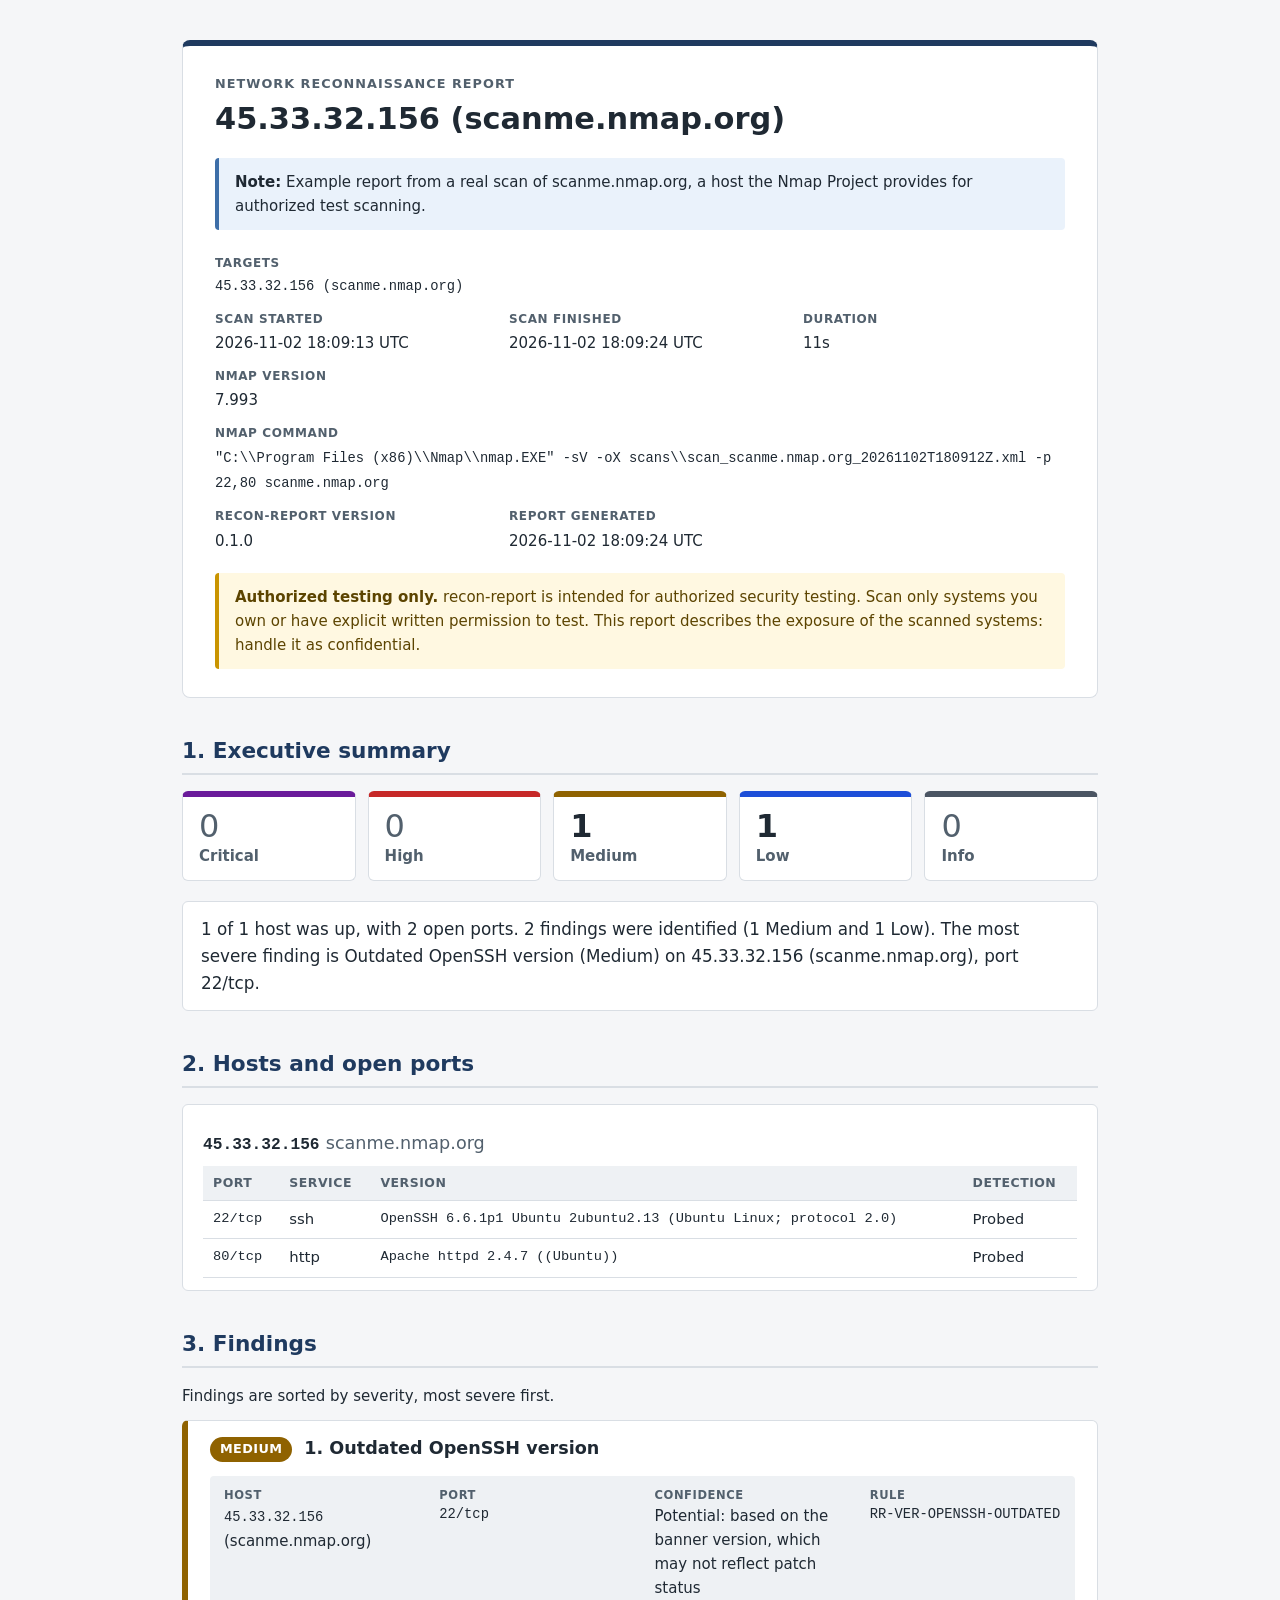
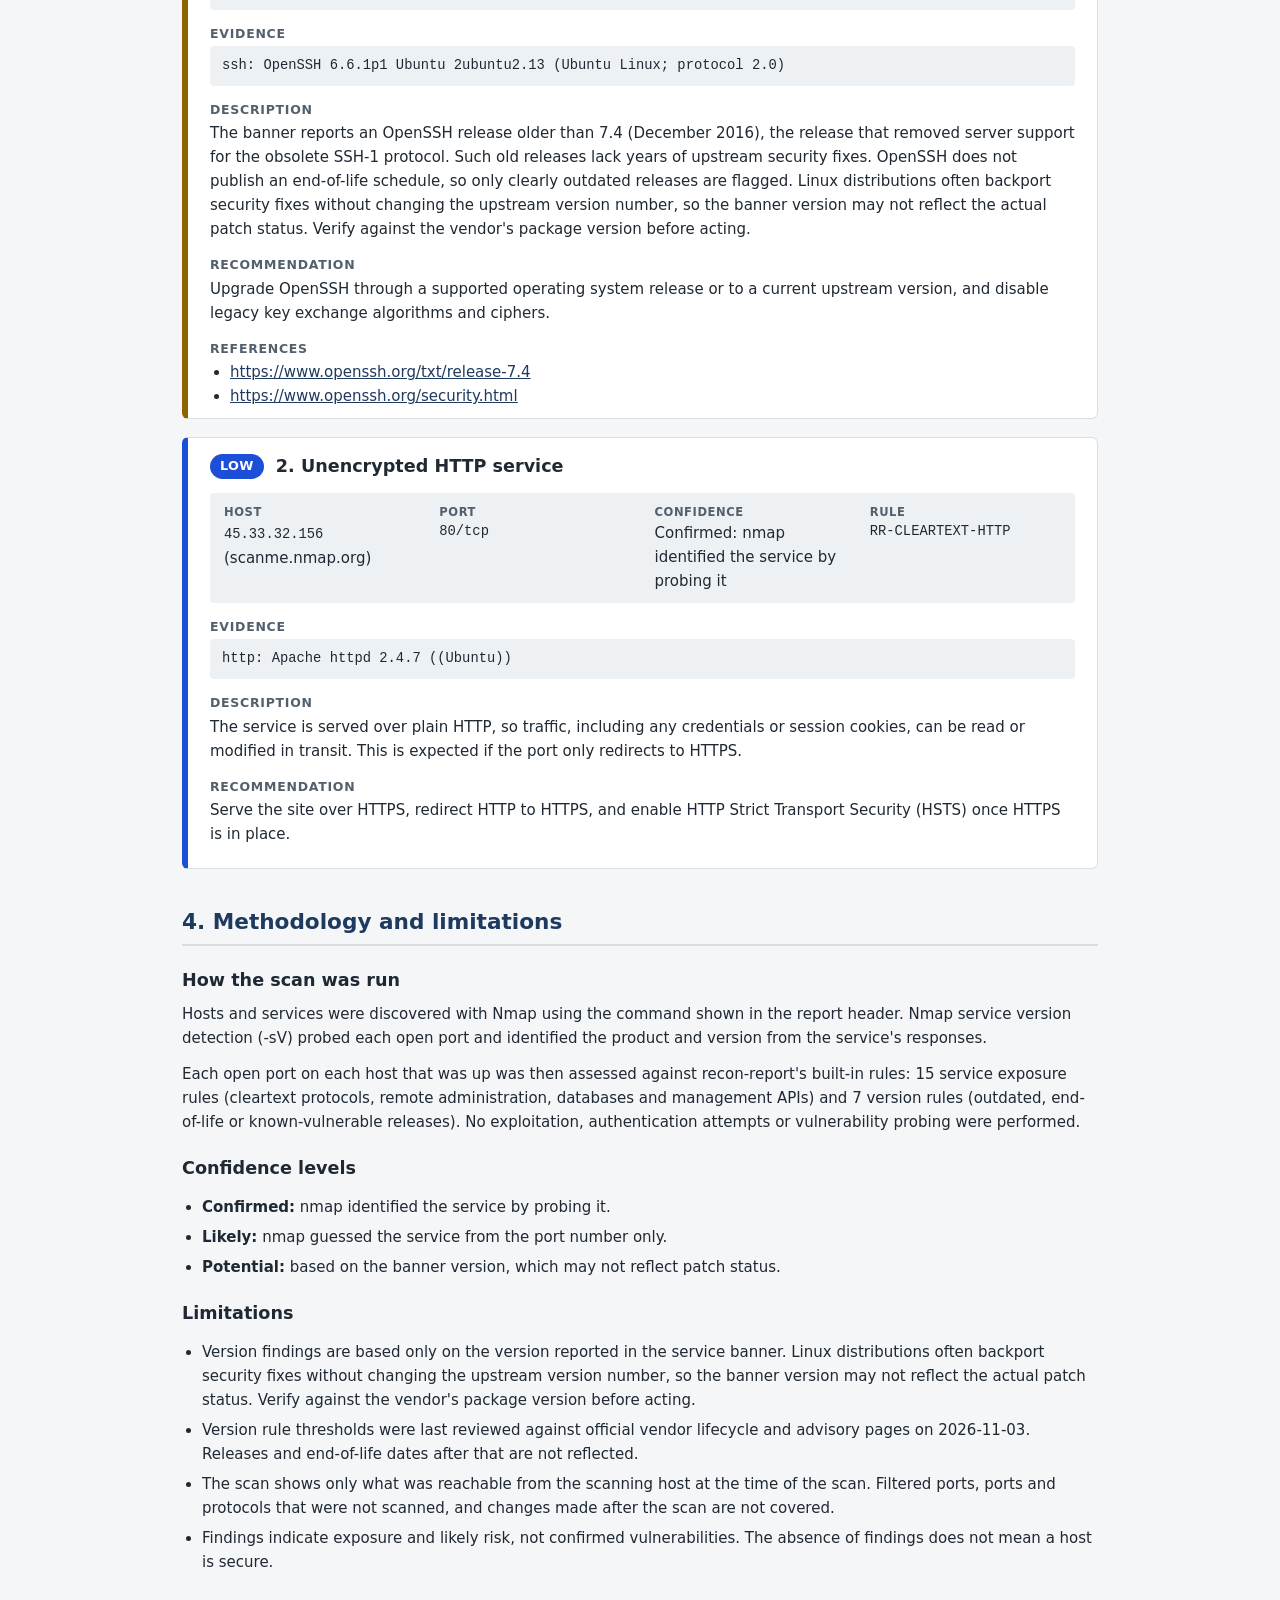
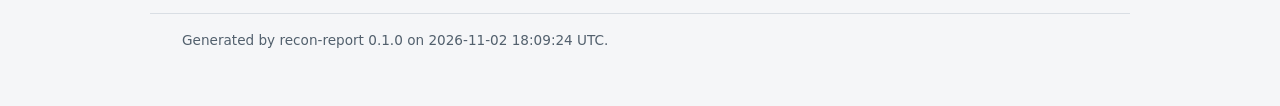
==== examples/scanme.html @ 435e1bd8 "feat: add HTML and Markdown reports and report command Render a scan and its risk assessment as a se" ====
<!DOCTYPE html>
<html lang="en">
<head>
<meta charset="utf-8">
<meta http-equiv="Content-Security-Policy" content="default-src &#39;none&#39;; style-src &#39;sha256-DXP6MhevRDz8Dhf+iFIzrWgMi08FsVygZ7uxfeqR2tk=&#39;; base-uri &#39;none&#39;; form-action &#39;none&#39;">
<meta name="referrer" content="no-referrer">
<meta name="viewport" content="width=device-width, initial-scale=1">
<meta name="color-scheme" content="light dark">
<meta name="generator" content="recon-report 0.1.0">
<title>Reconnaissance report: 45.33.32.156 (scanme.nmap.org)</title>
<style>/* recon-report HTML report. Inlined into the page and allowed by its CSP hash.
   No external fonts, images or imports: the report must stay self-contained.
   Severity colours meet WCAG AA contrast (4.5:1) against their badge text. */
:root {
  color-scheme: light;
  --bg: #f5f6f8;
  --surface: #ffffff;
  --text: #1f2933;
  --muted: #52606d;
  --border: #d9dee4;
  --subtle: #eef1f4;
  --accent: #1f3a5f;
  --note-bg: #eaf2fb;
  --note-border: #3d6ea8;
  --warn-bg: #fff8e1;
  --warn-border: #c99400;
  --warn-text: #5c4400;
  --on-sev: #ffffff;
  --sev-critical: #6a1b9a;
  --sev-high: #c62828;
  --sev-medium: #8f6200;
  --sev-low: #1d4ed8;
  --sev-info: #4b5563;
  --sans: system-ui, -apple-system, "Segoe UI", Roboto, "Helvetica Neue", Arial, sans-serif;
  --mono: ui-monospace, "Cascadia Mono", "SF Mono", Menlo, Consolas, "Liberation Mono", monospace;
}

@media screen and (prefers-color-scheme: dark) {
  :root {
    color-scheme: dark;
    --bg: #0f1419;
    --surface: #18202a;
    --text: #e6e9ed;
    --muted: #a3adb8;
    --border: #2e3a46;
    --subtle: #1f2934;
    --accent: #9cc3f0;
    --note-bg: #16283d;
    --note-border: #6f9fd8;
    --warn-bg: #2a2410;
    --warn-border: #c99400;
    --warn-text: #ffe08a;
    --on-sev: #111418;
    --sev-critical: #d6a3f5;
    --sev-high: #ff8a80;
    --sev-medium: #ffb74d;
    --sev-low: #8ab4f8;
    --sev-info: #b8c1cc;
  }
}

*, *::before, *::after { box-sizing: border-box; }

html { -webkit-text-size-adjust: 100%; }

body {
  margin: 0;
  background: var(--bg);
  color: var(--text);
  font: 15px/1.6 var(--sans);
}

.report {
  max-width: 980px;
  margin: 0 auto;
  padding: 40px 32px 24px;
}

h1, h2, h3, h4 { line-height: 1.25; margin: 0; }
h1 { font-size: 1.9rem; overflow-wrap: anywhere; }
h2 {
  font-size: 1.35rem;
  color: var(--accent);
  padding-bottom: 8px;
  margin: 40px 0 16px;
  border-bottom: 2px solid var(--border);
}
h3 { font-size: 1.1rem; margin: 24px 0 10px; overflow-wrap: anywhere; }
h4 {
  font-size: 0.78rem;
  text-transform: uppercase;
  letter-spacing: 0.06em;
  color: var(--muted);
  margin: 16px 0 4px;
}
p { margin: 0 0 12px; }
a { color: var(--accent); overflow-wrap: anywhere; }
code, .mono { font-family: var(--mono); font-size: 0.92em; }

.visually-hidden {
  position: absolute;
  width: 1px;
  height: 1px;
  overflow: hidden;
  clip: rect(0 0 0 0);
  white-space: nowrap;
}

/* Header ------------------------------------------------------------------ */
.report-header {
  background: var(--surface);
  border: 1px solid var(--border);
  border-top: 6px solid var(--accent);
  border-radius: 8px;
  padding: 28px 32px;
}
.eyebrow {
  margin: 0 0 6px;
  font-size: 0.8rem;
  font-weight: 600;
  letter-spacing: 0.08em;
  text-transform: uppercase;
  color: var(--muted);
}
.meta {
  display: grid;
  grid-template-columns: repeat(auto-fit, minmax(260px, 1fr));
  gap: 12px 32px;
  margin: 24px 0 0;
}
.meta div { min-width: 0; }
.meta .wide { grid-column: 1 / -1; }
.meta dt {
  font-size: 0.75rem;
  font-weight: 600;
  letter-spacing: 0.05em;
  text-transform: uppercase;
  color: var(--muted);
}
.meta dd { margin: 2px 0 0; overflow-wrap: anywhere; }
.plain { list-style: none; margin: 0; padding: 0; }

.notice {
  margin: 20px 0 0;
  padding: 12px 16px;
  border-left: 4px solid var(--note-border);
  background: var(--note-bg);
  border-radius: 4px;
  overflow-wrap: anywhere;
}
.notice-auth {
  border-left-color: var(--warn-border);
  background: var(--warn-bg);
  color: var(--warn-text);
}

/* Severity ---------------------------------------------------------------- */
.sev-critical { --sev: var(--sev-critical); }
.sev-high { --sev: var(--sev-high); }
.sev-medium { --sev: var(--sev-medium); }
.sev-low { --sev: var(--sev-low); }
.sev-info { --sev: var(--sev-info); }

.counts {
  display: grid;
  grid-template-columns: repeat(auto-fit, minmax(120px, 1fr));
  gap: 12px;
  list-style: none;
  margin: 0 0 20px;
  padding: 0;
}
.count-card {
  background: var(--surface);
  border: 1px solid var(--border);
  border-top: 6px solid var(--sev);
  border-radius: 6px;
  padding: 12px 16px;
}
.count {
  display: block;
  font-size: 2rem;
  font-weight: 700;
  line-height: 1.1;
}
.count-label { font-weight: 600; color: var(--muted); }
.count-card.is-zero .count { color: var(--muted); font-weight: 400; }

.badge {
  display: inline-block;
  flex: none;
  padding: 2px 10px;
  border-radius: 999px;
  background: var(--sev);
  color: var(--on-sev);
  font-size: 0.8rem;
  font-weight: 700;
  letter-spacing: 0.03em;
  text-transform: uppercase;
}

.summary {
  font-size: 1.05rem;
  background: var(--surface);
  border: 1px solid var(--border);
  border-radius: 6px;
  padding: 14px 18px;
  overflow-wrap: anywhere;
}

/* Hosts ------------------------------------------------------------------- */
.host {
  background: var(--surface);
  border: 1px solid var(--border);
  border-radius: 6px;
  padding: 4px 20px 12px;
  margin: 0 0 16px;
}
.hostnames { color: var(--muted); font-weight: 400; }
.table-wrap { overflow-x: auto; }
table { width: 100%; border-collapse: collapse; font-size: 0.93rem; }
th, td {
  text-align: left;
  vertical-align: top;
  padding: 7px 10px;
  border-bottom: 1px solid var(--border);
  overflow-wrap: break-word;
}
td.version { overflow-wrap: anywhere; }
th {
  background: var(--subtle);
  font-size: 0.78rem;
  letter-spacing: 0.04em;
  text-transform: uppercase;
  color: var(--muted);
}
td.nowrap { white-space: nowrap; overflow-wrap: normal; }
.not-shown, .empty { color: var(--muted); margin: 10px 0 0; }

/* Findings ---------------------------------------------------------------- */
.finding {
  background: var(--surface);
  border: 1px solid var(--border);
  border-left: 6px solid var(--sev);
  border-radius: 6px;
  padding: 16px 22px 10px;
  margin: 0 0 18px;
}
.finding-head { display: flex; align-items: center; gap: 12px; }
.finding-head h3 { margin: 0; }
.finding-meta {
  display: grid;
  grid-template-columns: repeat(auto-fit, minmax(190px, 1fr));
  gap: 8px 24px;
  margin: 14px 0 0;
  padding: 10px 14px;
  background: var(--subtle);
  border-radius: 4px;
}
.finding-meta div { min-width: 0; }
.finding-meta dt {
  font-size: 0.72rem;
  font-weight: 600;
  letter-spacing: 0.05em;
  text-transform: uppercase;
  color: var(--muted);
}
.finding-meta dd { margin: 0; overflow-wrap: anywhere; }
.evidence {
  margin: 0;
  padding: 8px 12px;
  background: var(--subtle);
  border-radius: 4px;
  white-space: pre-wrap;
  overflow-wrap: anywhere;
}
.references { margin: 0; padding-left: 20px; }

/* Methodology and footer -------------------------------------------------- */
.methodology ul { padding-left: 20px; }
.methodology li { margin-bottom: 6px; }

.report-footer {
  max-width: 980px;
  margin: 0 auto;
  padding: 16px 32px 40px;
  color: var(--muted);
  font-size: 0.85rem;
  border-top: 1px solid var(--border);
}

@media (max-width: 600px) {
  .report { padding: 20px 14px; }
  .report-header { padding: 20px; }
  .host { padding: 4px 10px 10px; }
  th, td { padding: 6px 5px; }
  .finding { padding: 14px 16px 8px; }
  .report-footer { padding: 16px 14px 32px; }
}

/* Print: light colours, no page-split cards, so "Save as PDF" gives a clean report. */
@page { margin: 16mm 14mm; }

@media print {
  body { background: #ffffff; font-size: 10.5pt; }
  .report { max-width: none; padding: 0; }
  .report-header, .host, .finding, .summary, .count-card {
    border-color: #c4cbd3;
    break-inside: avoid;
  }
  h2, h3, h4 { break-after: avoid; }
  tr { break-inside: avoid; }
  .badge, .count-card, .finding, .notice {
    -webkit-print-color-adjust: exact;
    print-color-adjust: exact;
  }
  a { color: inherit; text-decoration: none; }
  .report-footer { max-width: none; padding: 12px 0 0; }
}
</style>
</head>
<body>
<main class="report">

<header class="report-header">
<p class="eyebrow">Network reconnaissance report</p>
<h1>45.33.32.156 (scanme.nmap.org)</h1>
<p class="notice" role="note"><strong>Note:</strong> Example report from a real scan of scanme.nmap.org, a host the Nmap Project provides for authorized test scanning.</p>
<dl class="meta">
<div class="wide"><dt>Targets</dt><dd>
<ul class="plain">
<li class="mono">45.33.32.156 (scanme.nmap.org)</li>
</ul>
</dd></div>
<div><dt>Scan started</dt><dd>2026-11-02 18:09:13 UTC</dd></div>
<div><dt>Scan finished</dt><dd>2026-11-02 18:09:24 UTC</dd></div>
<div><dt>Duration</dt><dd>11s</dd></div>
<div><dt>Nmap version</dt><dd>7.993</dd></div>
<div class="wide"><dt>Nmap command</dt><dd><code>&#34;C:\\Program Files (x86)\\Nmap\\nmap.EXE&#34; -sV -oX scans\\scan_scanme.nmap.org_20261102T180912Z.xml -p 22,80 scanme.nmap.org</code></dd></div>
<div><dt>recon-report version</dt><dd>0.1.0</dd></div>
<div><dt>Report generated</dt><dd>2026-11-02 18:09:24 UTC</dd></div>
</dl>
<p class="notice notice-auth" role="note"><strong>Authorized testing only.</strong> recon-report is intended for authorized security testing. Scan only systems you own or have explicit written permission to test. This report describes the exposure of the scanned systems: handle it as confidential.</p>
</header>

<section id="summary" aria-labelledby="summary-title">
<h2 id="summary-title">1. Executive summary</h2>
<ul class="counts">
<li class="count-card sev-critical is-zero"><span class="count">0</span> <span class="count-label">Critical</span></li>
<li class="count-card sev-high is-zero"><span class="count">0</span> <span class="count-label">High</span></li>
<li class="count-card sev-medium"><span class="count">1</span> <span class="count-label">Medium</span></li>
<li class="count-card sev-low"><span class="count">1</span> <span class="count-label">Low</span></li>
<li class="count-card sev-info is-zero"><span class="count">0</span> <span class="count-label">Info</span></li>
</ul>
<p class="summary">1 of 1 host was up, with 2 open ports. 2 findings were identified (1 Medium and 1 Low). The most severe finding is Outdated OpenSSH version (Medium) on 45.33.32.156 (scanme.nmap.org), port 22/tcp.</p>
</section>

<section id="hosts" aria-labelledby="hosts-title">
<h2 id="hosts-title">2. Hosts and open ports</h2>
<article class="host">
<h3><span class="mono">45.33.32.156</span> <span class="hostnames">scanme.nmap.org</span></h3>
<div class="table-wrap">
<table>
<caption class="visually-hidden">Open ports on 45.33.32.156 (scanme.nmap.org)</caption>
<thead><tr><th scope="col">Port</th><th scope="col">Service</th><th scope="col">Version</th><th scope="col">Detection</th></tr></thead>
<tbody>
<tr><td class="mono nowrap">22/tcp</td><td>ssh</td><td class="mono version">OpenSSH 6.6.1p1 Ubuntu 2ubuntu2.13 (Ubuntu Linux; protocol 2.0)</td><td>Probed</td></tr>
<tr><td class="mono nowrap">80/tcp</td><td>http</td><td class="mono version">Apache httpd 2.4.7 ((Ubuntu))</td><td>Probed</td></tr>
</tbody>
</table>
</div>
</article>
</section>

<section id="findings" aria-labelledby="findings-title">
<h2 id="findings-title">3. Findings</h2>
<p>Findings are sorted by severity, most severe first.</p>
<article class="finding sev-medium" id="finding-1">
<div class="finding-head">
<span class="badge">Medium</span>
<h3>1. Outdated OpenSSH version</h3>
</div>
<dl class="finding-meta">
<div><dt>Host</dt><dd><span class="mono">45.33.32.156</span> (scanme.nmap.org)</dd></div>
<div><dt>Port</dt><dd class="mono">22/tcp</dd></div>
<div><dt>Confidence</dt><dd>Potential: based on the banner version, which may not reflect patch status</dd></div>
<div><dt>Rule</dt><dd class="mono">RR-VER-OPENSSH-OUTDATED</dd></div>
</dl>
<h4>Evidence</h4>
<pre class="evidence"><code>ssh: OpenSSH 6.6.1p1 Ubuntu 2ubuntu2.13 (Ubuntu Linux; protocol 2.0)</code></pre>
<h4>Description</h4>
<p>The banner reports an OpenSSH release older than 7.4 (December 2016), the release that removed server support for the obsolete SSH-1 protocol. Such old releases lack years of upstream security fixes. OpenSSH does not publish an end-of-life schedule, so only clearly outdated releases are flagged. Linux distributions often backport security fixes without changing the upstream version number, so the banner version may not reflect the actual patch status. Verify against the vendor&#39;s package version before acting.</p>
<h4>Recommendation</h4>
<p>Upgrade OpenSSH through a supported operating system release or to a current upstream version, and disable legacy key exchange algorithms and ciphers.</p>
<h4>References</h4>
<ul class="references">
<li><a href="https://www.openssh.org/txt/release-7.4" rel="noopener noreferrer">https://www.openssh.org/txt/release-7.4</a></li>
<li><a href="https://www.openssh.org/security.html" rel="noopener noreferrer">https://www.openssh.org/security.html</a></li>
</ul>
</article>
<article class="finding sev-low" id="finding-2">
<div class="finding-head">
<span class="badge">Low</span>
<h3>2. Unencrypted HTTP service</h3>
</div>
<dl class="finding-meta">
<div><dt>Host</dt><dd><span class="mono">45.33.32.156</span> (scanme.nmap.org)</dd></div>
<div><dt>Port</dt><dd class="mono">80/tcp</dd></div>
<div><dt>Confidence</dt><dd>Confirmed: nmap identified the service by probing it</dd></div>
<div><dt>Rule</dt><dd class="mono">RR-CLEARTEXT-HTTP</dd></div>
</dl>
<h4>Evidence</h4>
<pre class="evidence"><code>http: Apache httpd 2.4.7 ((Ubuntu))</code></pre>
<h4>Description</h4>
<p>The service is served over plain HTTP, so traffic, including any credentials or session cookies, can be read or modified in transit. This is expected if the port only redirects to HTTPS.</p>
<h4>Recommendation</h4>
<p>Serve the site over HTTPS, redirect HTTP to HTTPS, and enable HTTP Strict Transport Security (HSTS) once HTTPS is in place.</p>
</article>
</section>

<section id="methodology" class="methodology" aria-labelledby="methodology-title">
<h2 id="methodology-title">4. Methodology and limitations</h2>
<h3>How the scan was run</h3>
<p>Hosts and services were discovered with Nmap using the command shown in the report header. Nmap service version detection (-sV) probed each open port and identified the product and version from the service&#39;s responses.</p>
<p>Each open port on each host that was up was then assessed against recon-report's built-in rules: 15 service exposure rules (cleartext protocols, remote administration, databases and management APIs) and 7 version rules (outdated, end-of-life or known-vulnerable releases). No exploitation, authentication attempts or vulnerability probing were performed.</p>
<h3>Confidence levels</h3>
<ul>
<li><strong>Confirmed:</strong> nmap identified the service by probing it.</li>
<li><strong>Likely:</strong> nmap guessed the service from the port number only.</li>
<li><strong>Potential:</strong> based on the banner version, which may not reflect patch status.</li>
</ul>
<h3>Limitations</h3>
<ul>
<li>Version findings are based only on the version reported in the service banner. Linux distributions often backport security fixes without changing the upstream version number, so the banner version may not reflect the actual patch status. Verify against the vendor&#39;s package version before acting.</li>
<li>Version rule thresholds were last reviewed against official vendor lifecycle and advisory pages on 2026-11-03. Releases and end-of-life dates after that are not reflected.</li>
<li>The scan shows only what was reachable from the scanning host at the time of the scan. Filtered ports, ports and protocols that were not scanned, and changes made after the scan are not covered.</li>
<li>Findings indicate exposure and likely risk, not confirmed vulnerabilities. The absence of findings does not mean a host is secure.</li>
</ul>
</section>

</main>
<footer class="report-footer">
<p>Generated by recon-report 0.1.0 on 2026-11-02 18:09:24 UTC.</p>
</footer>
</body>
</html>
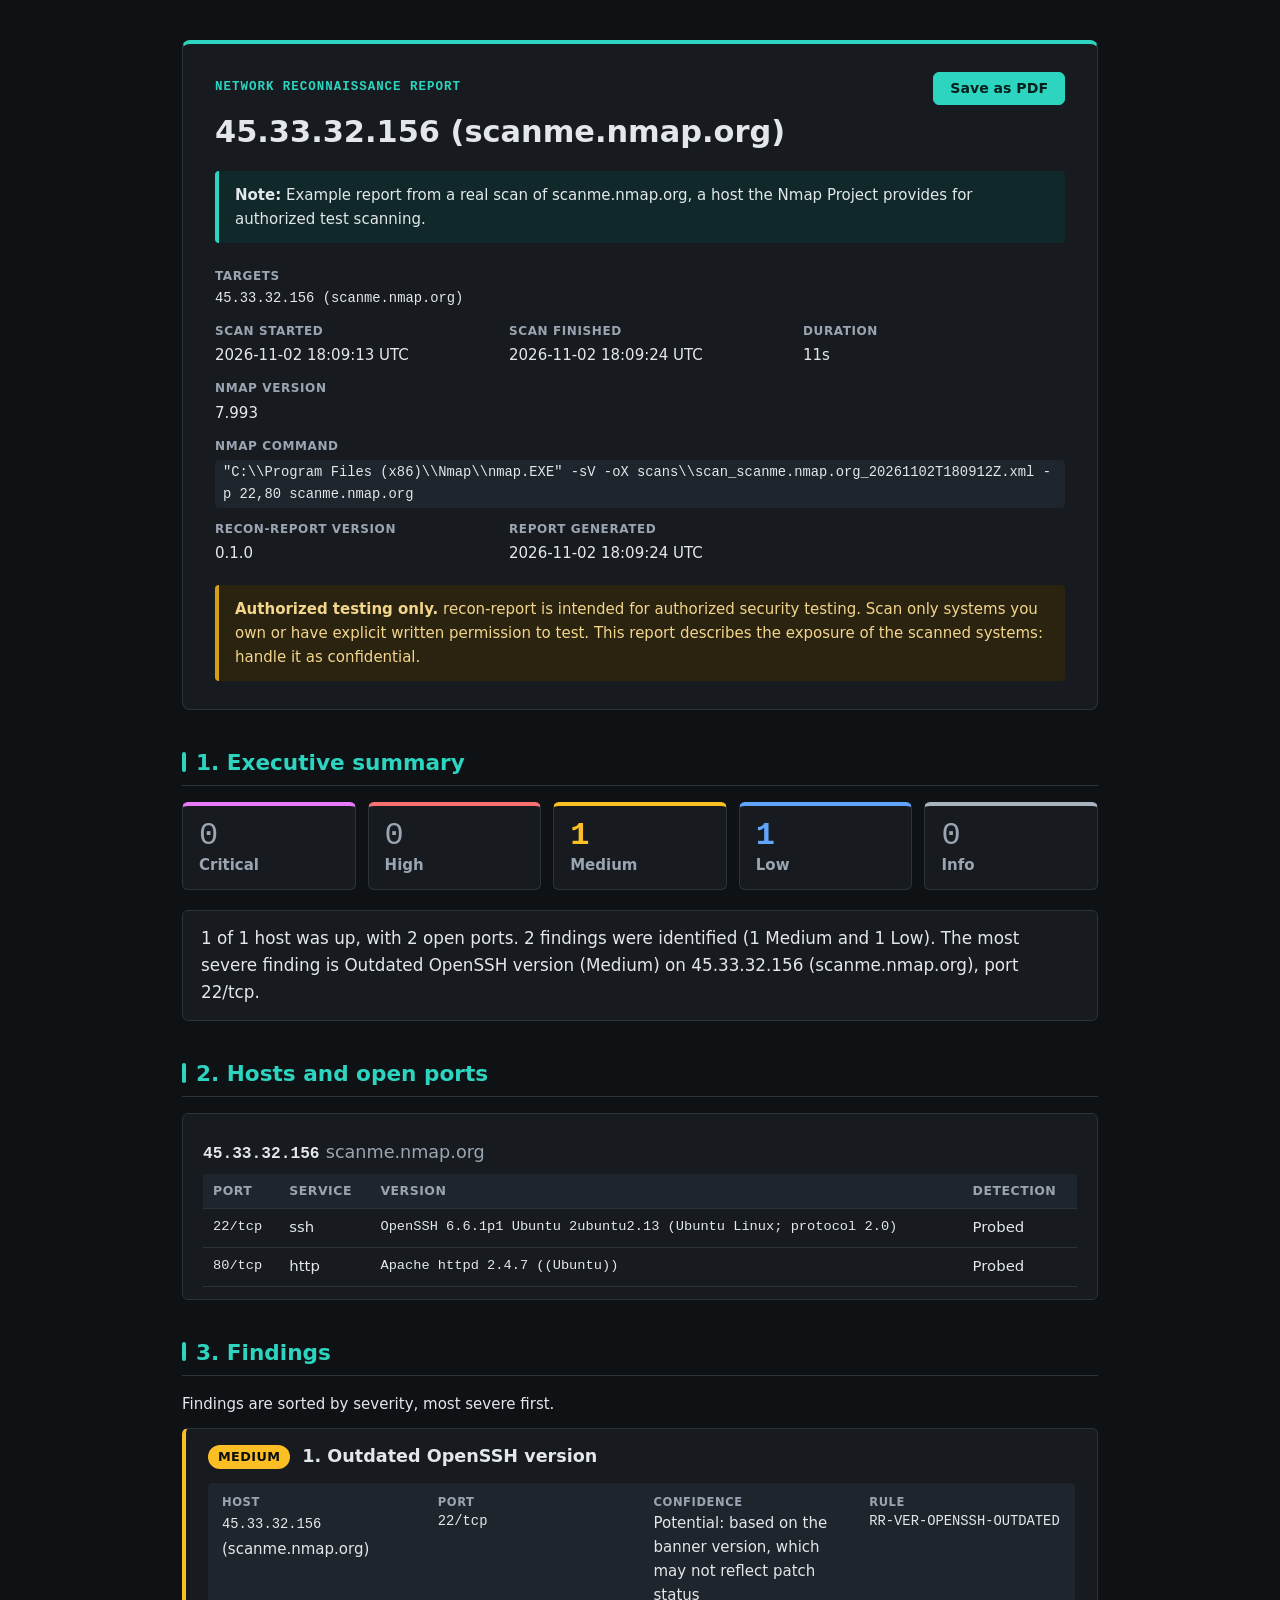
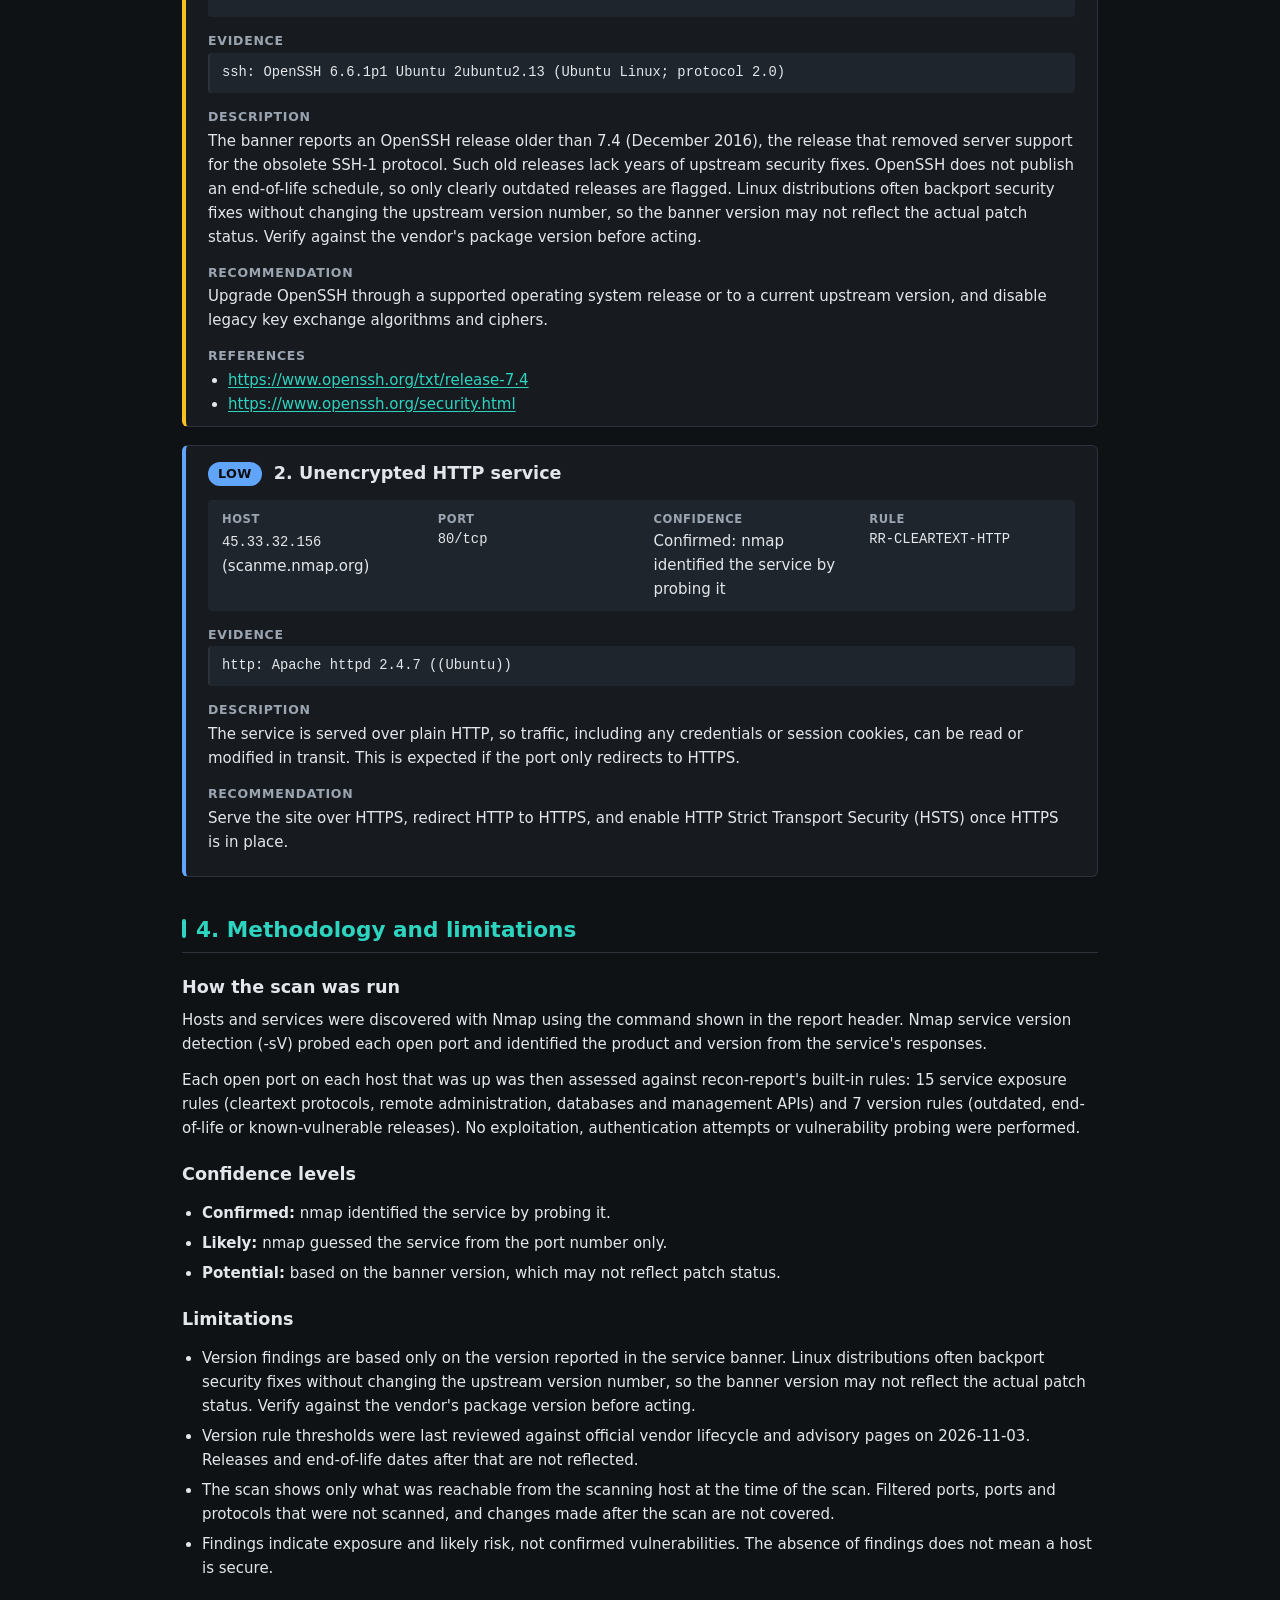
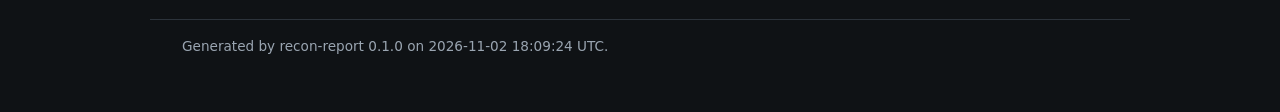
==== commit 950c0875: "feat: add dark theme and Save as PDF button to HTML report Restyle the HTML report with a dark secur" ====
--- a/examples/scanme.html
+++ b/examples/scanme.html
@@ -2,66 +2,47 @@
 <html lang="en">
 <head>
 <meta charset="utf-8">
-<meta http-equiv="Content-Security-Policy" content="default-src &#39;none&#39;; style-src &#39;sha256-DXP6MhevRDz8Dhf+iFIzrWgMi08FsVygZ7uxfeqR2tk=&#39;; base-uri &#39;none&#39;; form-action &#39;none&#39;">
+<meta http-equiv="Content-Security-Policy" content="default-src &#39;none&#39;; script-src &#39;sha256-NBhxNBDsXuO5CsjjZa/9HgEIsD6xH20i36ZnxQoJkMQ=&#39;; style-src &#39;sha256-JlO/eLNI6NIwWomg8ySMLS+W80wvdJ2799ZAvtfzW7Q=&#39;; base-uri &#39;none&#39;; form-action &#39;none&#39;">
 <meta name="referrer" content="no-referrer">
 <meta name="viewport" content="width=device-width, initial-scale=1">
-<meta name="color-scheme" content="light dark">
+<meta name="color-scheme" content="dark">
 <meta name="generator" content="recon-report 0.1.0">
 <title>Reconnaissance report: 45.33.32.156 (scanme.nmap.org)</title>
 <style>/* recon-report HTML report. Inlined into the page and allowed by its CSP hash.
    No external fonts, images or imports: the report must stay self-contained.
-   Severity colours meet WCAG AA contrast (4.5:1) against their badge text. */
+   The screen theme is always dark; print switches to a light palette to save ink.
+   tests/test_report.py checks every text/background pair meets WCAG AA (4.5:1)
+   in both palettes, so keep colours as #rrggbb tokens on :root. */
 :root {
-  color-scheme: light;
-  --bg: #f5f6f8;
-  --surface: #ffffff;
-  --text: #1f2933;
-  --muted: #52606d;
-  --border: #d9dee4;
-  --subtle: #eef1f4;
-  --accent: #1f3a5f;
-  --note-bg: #eaf2fb;
-  --note-border: #3d6ea8;
-  --warn-bg: #fff8e1;
-  --warn-border: #c99400;
-  --warn-text: #5c4400;
-  --on-sev: #ffffff;
-  --sev-critical: #6a1b9a;
-  --sev-high: #c62828;
-  --sev-medium: #8f6200;
-  --sev-low: #1d4ed8;
-  --sev-info: #4b5563;
+  color-scheme: dark;
+  --bg: #0f1215;
+  --surface: #171b20;
+  --subtle: #1f252c;
+  --text: #e3e7eb;
+  --muted: #9aa5b1;
+  --border: #2c333b;
+  --accent: #2dd4bf;
+  --on-accent: #06201d;
+  --note-bg: #10282a;
+  --note-border: #2dd4bf;
+  --warn-bg: #2a2310;
+  --warn-border: #d4a017;
+  --warn-text: #f3d58b;
+  --on-sev: #0b0d10;
+  --sev-critical: #e879f9;
+  --sev-high: #f87171;
+  --sev-medium: #fbbf24;
+  --sev-low: #60a5fa;
+  --sev-info: #aab4bf;
   --sans: system-ui, -apple-system, "Segoe UI", Roboto, "Helvetica Neue", Arial, sans-serif;
   --mono: ui-monospace, "Cascadia Mono", "SF Mono", Menlo, Consolas, "Liberation Mono", monospace;
 }
 
-@media screen and (prefers-color-scheme: dark) {
-  :root {
-    color-scheme: dark;
-    --bg: #0f1419;
-    --surface: #18202a;
-    --text: #e6e9ed;
-    --muted: #a3adb8;
-    --border: #2e3a46;
-    --subtle: #1f2934;
-    --accent: #9cc3f0;
-    --note-bg: #16283d;
-    --note-border: #6f9fd8;
-    --warn-bg: #2a2410;
-    --warn-border: #c99400;
-    --warn-text: #ffe08a;
-    --on-sev: #111418;
-    --sev-critical: #d6a3f5;
-    --sev-high: #ff8a80;
-    --sev-medium: #ffb74d;
-    --sev-low: #8ab4f8;
-    --sev-info: #b8c1cc;
-  }
-}
-
 *, *::before, *::after { box-sizing: border-box; }
 
 html { -webkit-text-size-adjust: 100%; }
+
+[hidden] { display: none !important; }
 
 body {
   margin: 0;
@@ -83,7 +64,17 @@
   color: var(--accent);
   padding-bottom: 8px;
   margin: 40px 0 16px;
-  border-bottom: 2px solid var(--border);
+  border-bottom: 1px solid var(--border);
+}
+h2::before {
+  content: "";
+  display: inline-block;
+  width: 4px;
+  height: 0.9em;
+  margin-right: 10px;
+  vertical-align: -0.08em;
+  border-radius: 2px;
+  background: var(--accent);
 }
 h3 { font-size: 1.1rem; margin: 24px 0 10px; overflow-wrap: anywhere; }
 h4 {
@@ -94,7 +85,7 @@
   margin: 16px 0 4px;
 }
 p { margin: 0 0 12px; }
-a { color: var(--accent); overflow-wrap: anywhere; }
+a { color: var(--accent); overflow-wrap: anywhere; text-underline-offset: 2px; }
 code, .mono { font-family: var(--mono); font-size: 0.92em; }
 
 .visually-hidden {
@@ -110,18 +101,39 @@
 .report-header {
   background: var(--surface);
   border: 1px solid var(--border);
-  border-top: 6px solid var(--accent);
+  border-top: 4px solid var(--accent);
   border-radius: 8px;
   padding: 28px 32px;
 }
+.header-top {
+  display: flex;
+  flex-wrap: wrap;
+  align-items: center;
+  justify-content: space-between;
+  gap: 10px 16px;
+  margin: 0 0 8px;
+}
 .eyebrow {
-  margin: 0 0 6px;
-  font-size: 0.8rem;
+  margin: 0;
+  font-family: var(--mono);
+  font-size: 0.78rem;
   font-weight: 600;
   letter-spacing: 0.08em;
   text-transform: uppercase;
-  color: var(--muted);
-}
+  color: var(--accent);
+}
+.save-pdf {
+  padding: 7px 16px;
+  border: 1px solid var(--accent);
+  border-radius: 6px;
+  background: var(--accent);
+  color: var(--on-accent);
+  font: 600 0.88rem/1.2 var(--sans);
+  cursor: pointer;
+}
+.save-pdf:hover { filter: brightness(1.12); }
+.save-pdf:focus-visible { outline: 2px solid var(--accent); outline-offset: 3px; }
+.print-hint { margin: 0 0 8px; color: var(--muted); font-size: 0.88rem; }
 .meta {
   display: grid;
   grid-template-columns: repeat(auto-fit, minmax(260px, 1fr));
@@ -138,6 +150,14 @@
   color: var(--muted);
 }
 .meta dd { margin: 2px 0 0; overflow-wrap: anywhere; }
+.meta code {
+  display: inline-block;
+  max-width: 100%;
+  margin-top: 2px;
+  padding: 2px 8px;
+  background: var(--subtle);
+  border-radius: 4px;
+}
 .plain { list-style: none; margin: 0; padding: 0; }
 
 .notice {
@@ -172,15 +192,17 @@
 .count-card {
   background: var(--surface);
   border: 1px solid var(--border);
-  border-top: 6px solid var(--sev);
+  border-top: 4px solid var(--sev);
   border-radius: 6px;
   padding: 12px 16px;
 }
 .count {
   display: block;
+  font-family: var(--mono);
   font-size: 2rem;
   font-weight: 700;
   line-height: 1.1;
+  color: var(--sev);
 }
 .count-label { font-weight: 600; color: var(--muted); }
 .count-card.is-zero .count { color: var(--muted); font-weight: 400; }
@@ -240,7 +262,7 @@
 .finding {
   background: var(--surface);
   border: 1px solid var(--border);
-  border-left: 6px solid var(--sev);
+  border-left: 4px solid var(--sev);
   border-radius: 6px;
   padding: 16px 22px 10px;
   margin: 0 0 18px;
@@ -269,6 +291,7 @@
   margin: 0;
   padding: 8px 12px;
   background: var(--subtle);
+  border-left: 2px solid var(--border);
   border-radius: 4px;
   white-space: pre-wrap;
   overflow-wrap: anywhere;
@@ -297,19 +320,40 @@
   .report-footer { padding: 16px 14px 32px; }
 }
 
-/* Print: light colours, no page-split cards, so "Save as PDF" gives a clean report. */
+/* Print: light colours, no page-split cards and no on-screen controls, so
+   "Save as PDF" gives a clean report. */
 @page { margin: 16mm 14mm; }
 
 @media print {
-  body { background: #ffffff; font-size: 10.5pt; }
+  :root {
+    color-scheme: light;
+    --bg: #ffffff;
+    --surface: #ffffff;
+    --subtle: #eef1f4;
+    --text: #1f2933;
+    --muted: #52606d;
+    --border: #c4cbd3;
+    --accent: #0f766e;
+    --on-accent: #ffffff;
+    --note-bg: #e8f5f3;
+    --note-border: #0f766e;
+    --warn-bg: #fff8e1;
+    --warn-border: #a67c00;
+    --warn-text: #5c4400;
+    --on-sev: #ffffff;
+    --sev-critical: #6a1b9a;
+    --sev-high: #c62828;
+    --sev-medium: #8f6200;
+    --sev-low: #1d4ed8;
+    --sev-info: #4b5563;
+  }
+  body { font-size: 10.5pt; }
   .report { max-width: none; padding: 0; }
-  .report-header, .host, .finding, .summary, .count-card {
-    border-color: #c4cbd3;
-    break-inside: avoid;
-  }
+  .save-pdf, .print-hint { display: none; }
+  .report-header, .host, .finding, .summary, .count-card { break-inside: avoid; }
   h2, h3, h4 { break-after: avoid; }
   tr { break-inside: avoid; }
-  .badge, .count-card, .finding, .notice {
+  .badge, .count-card, .finding, .notice, h2::before {
     -webkit-print-color-adjust: exact;
     print-color-adjust: exact;
   }
@@ -322,7 +366,11 @@
 <main class="report">
 
 <header class="report-header">
+<div class="header-top">
 <p class="eyebrow">Network reconnaissance report</p>
+<button type="button" class="save-pdf" id="save-pdf" hidden>Save as PDF</button>
+</div>
+<noscript><p class="print-hint">To save this report as a PDF, press Ctrl+P (Cmd+P on Mac) and untick &ldquo;Headers and footers&rdquo; in the print dialog.</p></noscript>
 <h1>45.33.32.156 (scanme.nmap.org)</h1>
 <p class="notice" role="note"><strong>Note:</strong> Example report from a real scan of scanme.nmap.org, a host the Nmap Project provides for authorized test scanning.</p>
 <dl class="meta">
@@ -441,5 +489,12 @@
 <footer class="report-footer">
 <p>Generated by recon-report 0.1.0 on 2026-11-02 18:09:24 UTC.</p>
 </footer>
+<script>"use strict";
+// The report's only script, allowed by its CSP hash. The button starts hidden so
+// it never shows without JavaScript; the <noscript> hint covers that case.
+const savePdf = document.getElementById("save-pdf");
+savePdf.addEventListener("click", () => window.print());
+savePdf.hidden = false;
+</script>
 </body>
 </html>
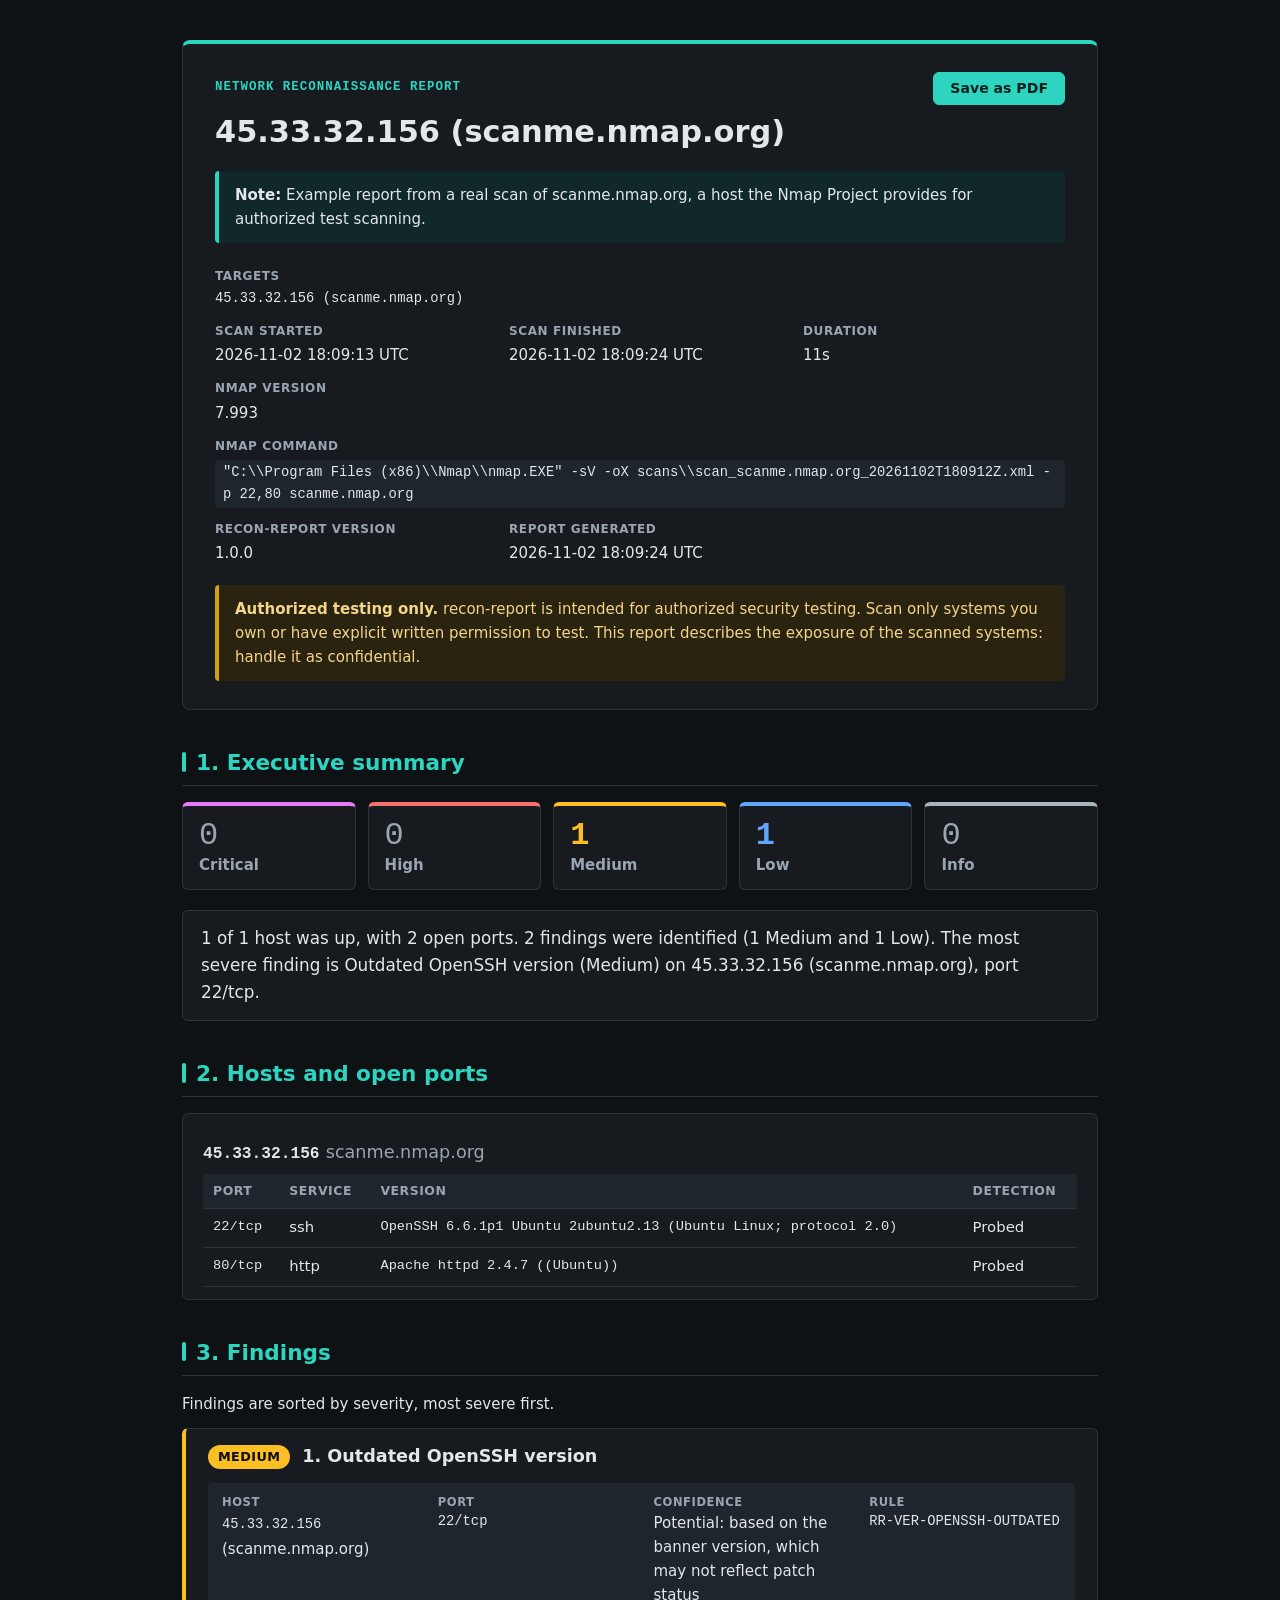
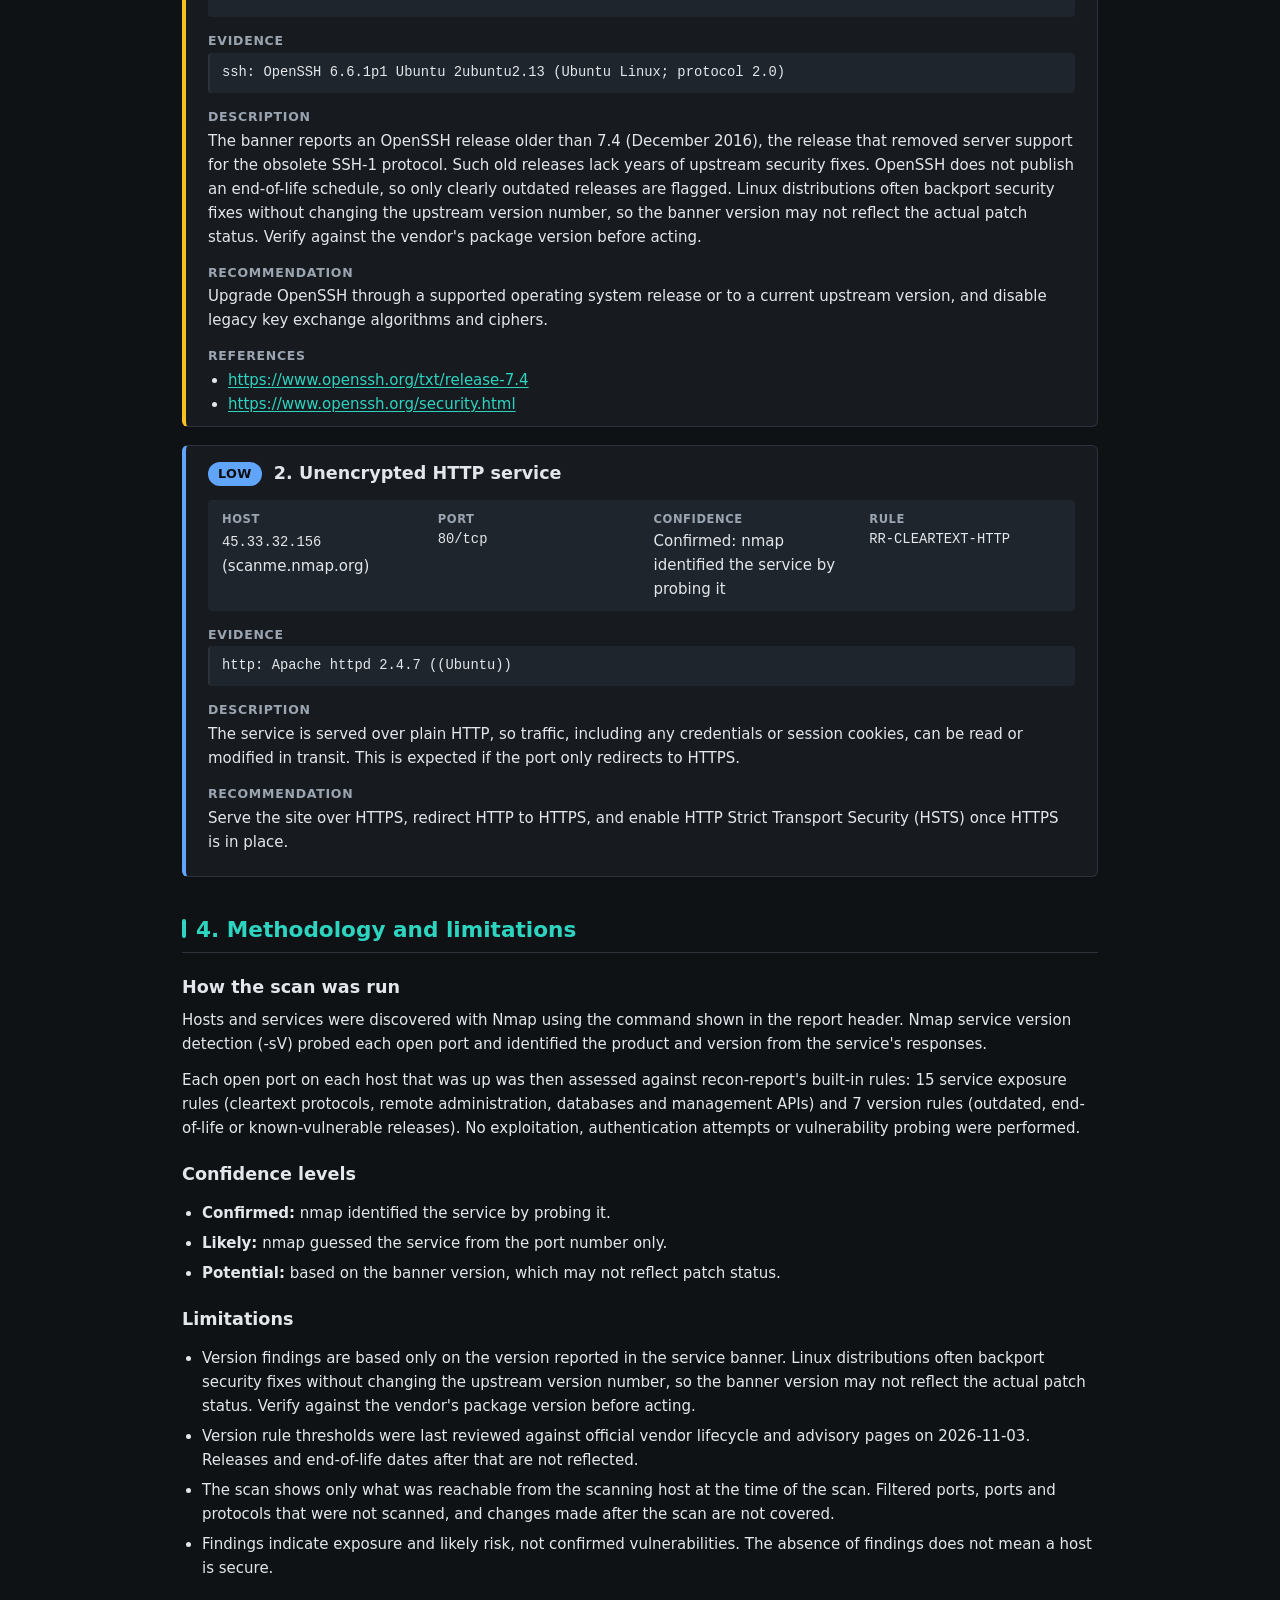
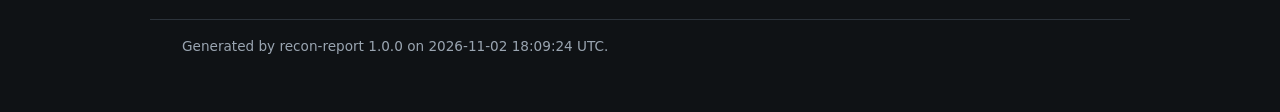
==== commit 2b7bac70: "chore(release): bump version to 1.0.0 Regenerate the example reports so they show the new version.  " ====
--- a/examples/scanme.html
+++ b/examples/scanme.html
@@ -6,7 +6,7 @@
 <meta name="referrer" content="no-referrer">
 <meta name="viewport" content="width=device-width, initial-scale=1">
 <meta name="color-scheme" content="dark">
-<meta name="generator" content="recon-report 0.1.0">
+<meta name="generator" content="recon-report 1.0.0">
 <title>Reconnaissance report: 45.33.32.156 (scanme.nmap.org)</title>
 <style>/* recon-report HTML report. Inlined into the page and allowed by its CSP hash.
    No external fonts, images or imports: the report must stay self-contained.
@@ -384,7 +384,7 @@
 <div><dt>Duration</dt><dd>11s</dd></div>
 <div><dt>Nmap version</dt><dd>7.993</dd></div>
 <div class="wide"><dt>Nmap command</dt><dd><code>&#34;C:\\Program Files (x86)\\Nmap\\nmap.EXE&#34; -sV -oX scans\\scan_scanme.nmap.org_20261102T180912Z.xml -p 22,80 scanme.nmap.org</code></dd></div>
-<div><dt>recon-report version</dt><dd>0.1.0</dd></div>
+<div><dt>recon-report version</dt><dd>1.0.0</dd></div>
 <div><dt>Report generated</dt><dd>2026-11-02 18:09:24 UTC</dd></div>
 </dl>
 <p class="notice notice-auth" role="note"><strong>Authorized testing only.</strong> recon-report is intended for authorized security testing. Scan only systems you own or have explicit written permission to test. This report describes the exposure of the scanned systems: handle it as confidential.</p>
@@ -487,7 +487,7 @@
 
 </main>
 <footer class="report-footer">
-<p>Generated by recon-report 0.1.0 on 2026-11-02 18:09:24 UTC.</p>
+<p>Generated by recon-report 1.0.0 on 2026-11-02 18:09:24 UTC.</p>
 </footer>
 <script>"use strict";
 // The report's only script, allowed by its CSP hash. The button starts hidden so
